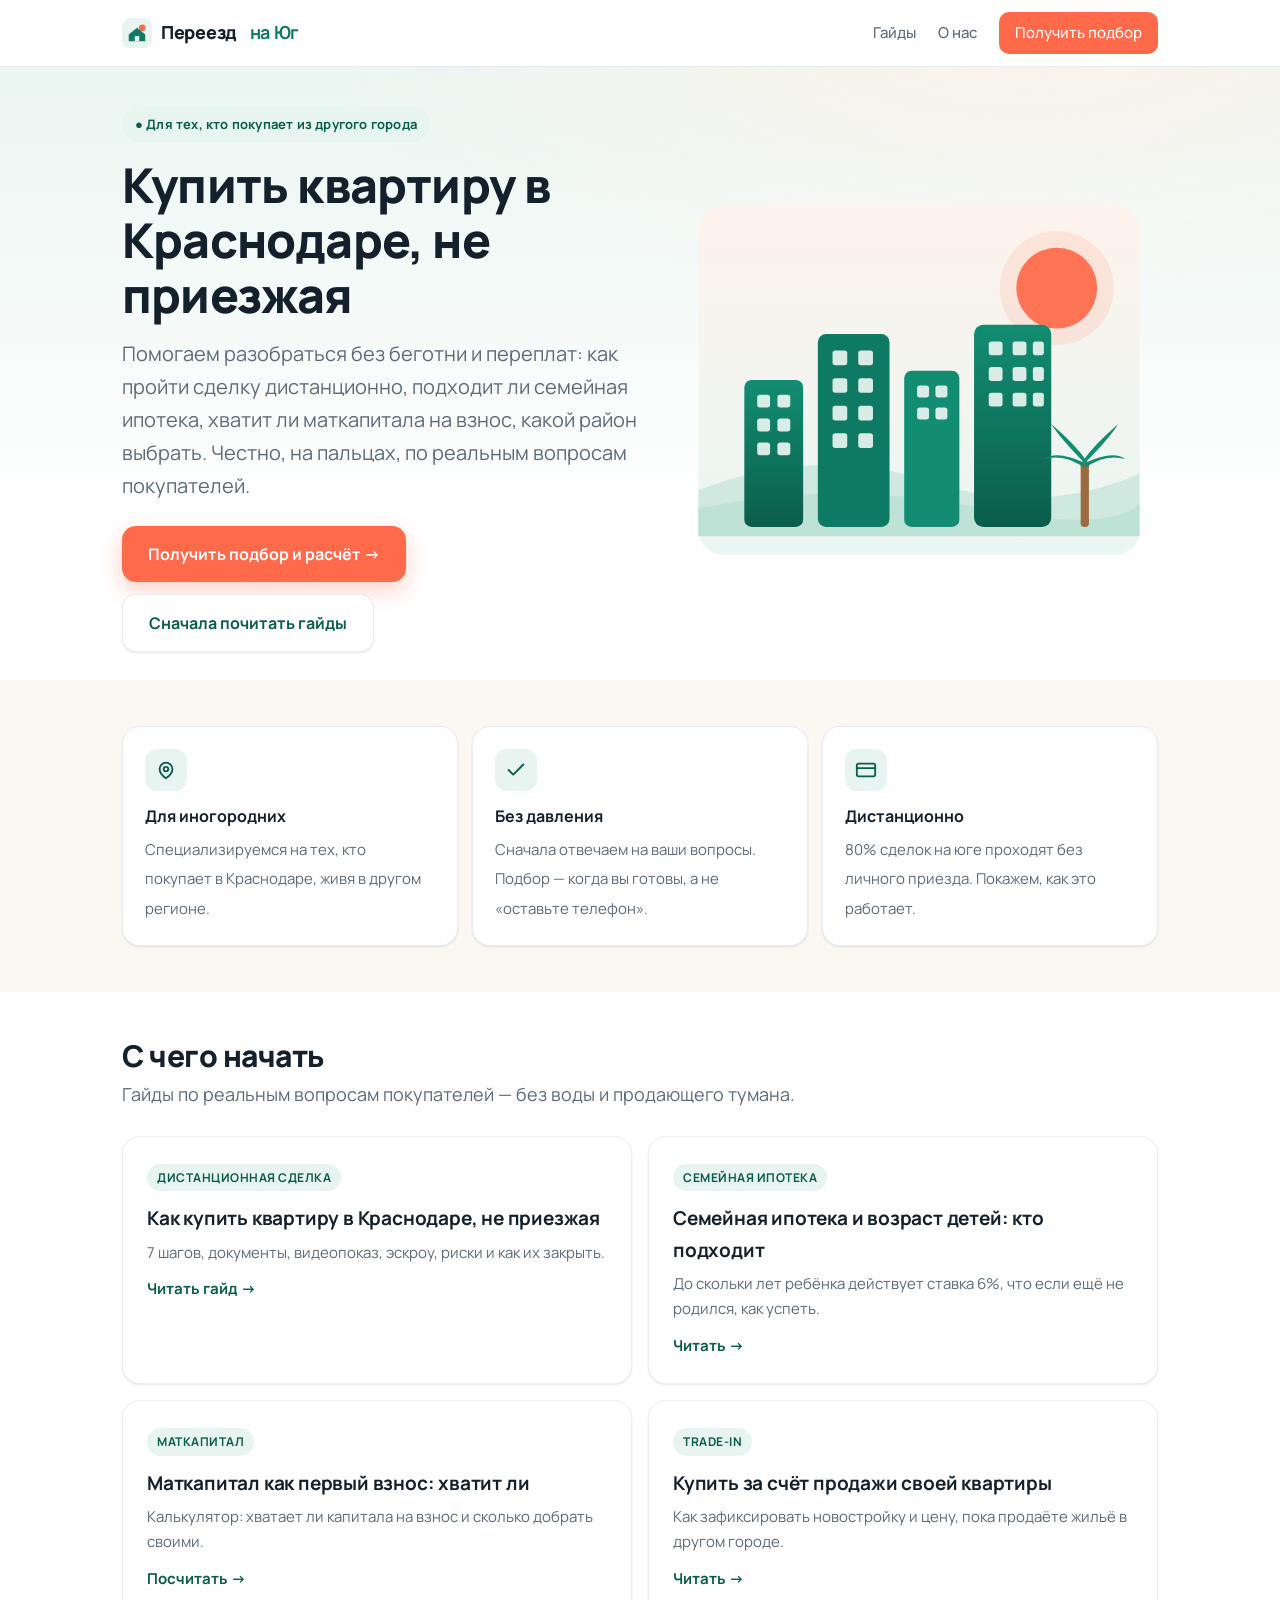
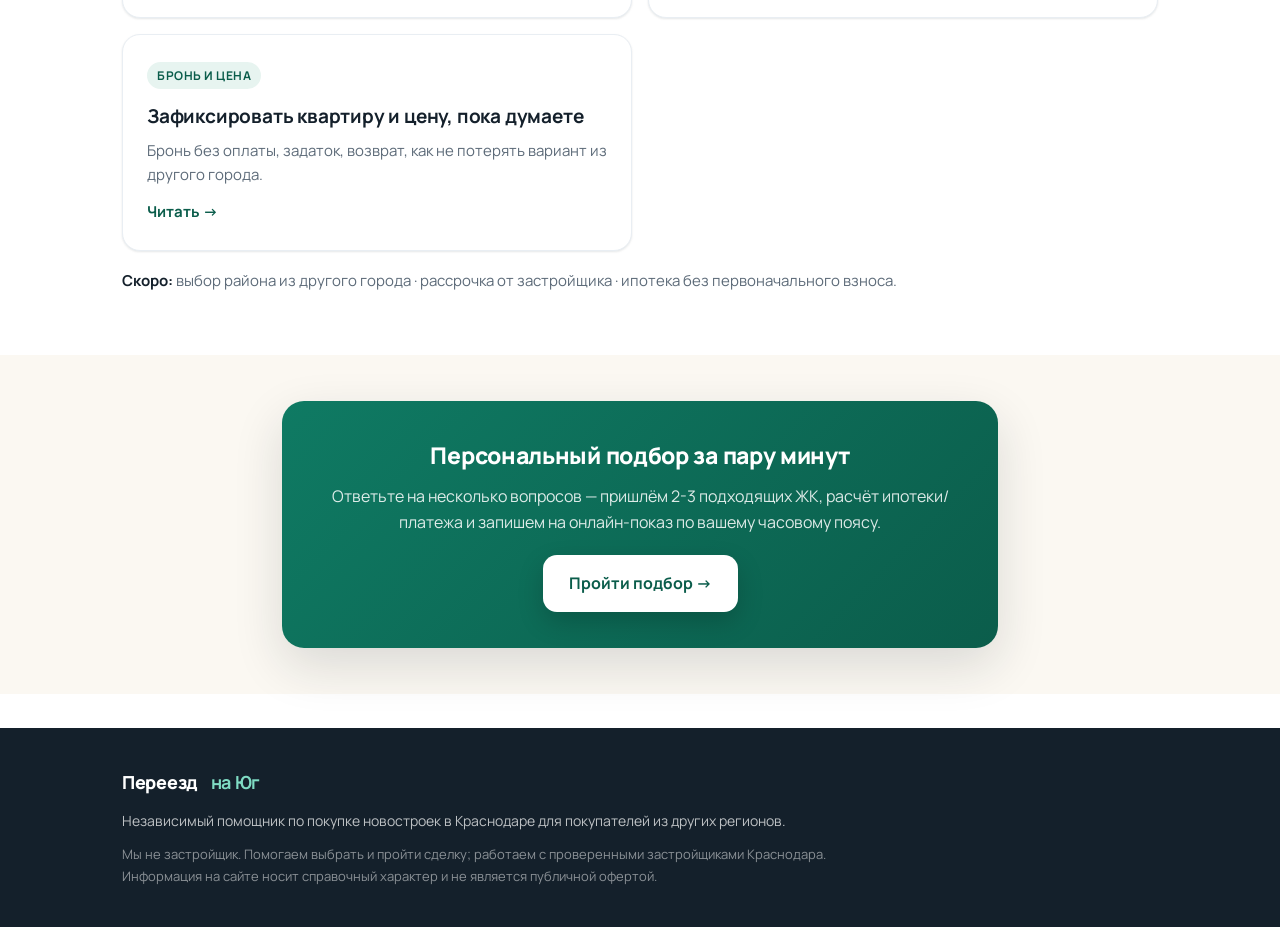
==== index.html @ 81c11294 "Add 4 guides (trade-in, family mortgage FAQ-hub, matkapital+calculator, бронь) + home/sitemap/llms C" ====
<!doctype html>
<html lang="ru">
<head>
<meta charset="utf-8">
<meta name="viewport" content="width=device-width, initial-scale=1">
<title>Переезд на Юг — как купить квартиру в Краснодаре из другого города</title>
<meta name="description" content="Честный разбор покупки новостройки в Краснодаре дистанционно: семейная ипотека, маткапитал, дистанционная сделка, выбор района. Для тех, кто переезжает из другого региона.">
<link rel="canonical" href="https://ivanintouch-labs.github.io/">
<link rel="stylesheet" href="/assets/style.css">
<meta property="og:title" content="Переезд на Юг — покупка квартиры в Краснодаре из другого города">
<meta property="og:description" content="Честные гайды для иногородних: дистанционная сделка, семейная ипотека, маткапитал, выбор района.">
<meta property="og:type" content="website">
<meta property="og:locale" content="ru_RU">
<script type="application/ld+json">
{
  "@context": "https://schema.org","@type": "Organization","name": "Переезд на Юг",
  "description": "Независимый помощник по покупке новостройки в Краснодаре для покупателей из других регионов.",
  "areaServed": "Краснодар",
  "knowsAbout": ["покупка квартиры в Краснодаре","дистанционная сделка","семейная ипотека","переезд в Краснодар"]
}
</script>
</head>
<body>
<header class="site">
  <div class="wrap">
    <a class="brand" href="/">
      <svg class="logo" viewBox="0 0 40 40" fill="none" xmlns="http://www.w3.org/2000/svg" aria-hidden="true">
        <rect width="40" height="40" rx="11" fill="#e7f4f0"/>
        <circle cx="27" cy="13" r="4.5" fill="#ff6b4a"/>
        <path d="M9 22 L20 13 L31 22 V31 H9 Z" fill="#0f7a63"/>
        <rect x="17" y="24" width="6" height="7" rx="1" fill="#e7f4f0"/>
      </svg>
      Переезд&nbsp;<b>на&nbsp;Юг</b>
    </a>
    <nav class="top">
      <a class="menu-only" href="#guides">Гайды</a>
      <a class="menu-only" href="#about">О нас</a>
      <a class="cta" href="#quiz">Получить подбор</a>
    </nav>
  </div>
</header>

<main>
  <section class="hero">
    <div class="wrap">
      <div>
        <span class="eyebrow">● Для тех, кто покупает из другого города</span>
        <h1>Купить квартиру в Краснодаре, не приезжая</h1>
        <p class="lead">Помогаем разобраться без беготни и переплат: как пройти сделку дистанционно, подходит ли семейная ипотека, хватит ли маткапитала на взнос, какой район выбрать. Честно, на пальцах, по реальным вопросам покупателей.</p>
        <div class="btn-row">
          <a class="btn" href="#quiz">Получить подбор и расчёт →</a>
          <a class="btn ghost" href="#guides">Сначала почитать гайды</a>
        </div>
      </div>
      <div>
        <svg class="hero-art" viewBox="0 0 520 420" xmlns="http://www.w3.org/2000/svg" role="img" aria-label="Иллюстрация: южный город и новостройки">
          <defs>
            <linearGradient id="sky" x1="0" y1="0" x2="0" y2="1">
              <stop offset="0" stop-color="#fdf3ec"/><stop offset="1" stop-color="#eaf6f2"/>
            </linearGradient>
            <linearGradient id="bld" x1="0" y1="0" x2="0" y2="1">
              <stop offset="0" stop-color="#138d72"/><stop offset="1" stop-color="#0b5d4b"/>
            </linearGradient>
          </defs>
          <rect x="20" y="20" width="480" height="380" rx="26" fill="url(#sky)"/>
          <circle cx="410" cy="110" r="44" fill="#ff6b4a" opacity="0.92"/>
          <circle cx="410" cy="110" r="62" fill="#ff6b4a" opacity="0.12"/>
          <!-- hills -->
          <path d="M20 330 Q150 280 270 320 T500 312 V380 H20 Z" fill="#cfe9e0"/>
          <path d="M20 350 Q170 318 320 348 T500 344 V380 H20 Z" fill="#bfe2d6"/>
          <!-- buildings -->
          <rect x="70" y="210" width="64" height="160" rx="8" fill="url(#bld)"/>
          <rect x="150" y="160" width="78" height="210" rx="9" fill="#0f7a63"/>
          <rect x="244" y="200" width="60" height="170" rx="8" fill="#138d72"/>
          <rect x="320" y="150" width="84" height="220" rx="10" fill="url(#bld)"/>
          <!-- windows -->
          <g fill="#eaf6f2" opacity="0.92">
            <rect x="84" y="226" width="14" height="14" rx="3"/><rect x="106" y="226" width="14" height="14" rx="3"/>
            <rect x="84" y="252" width="14" height="14" rx="3"/><rect x="106" y="252" width="14" height="14" rx="3"/>
            <rect x="84" y="278" width="14" height="14" rx="3"/><rect x="106" y="278" width="14" height="14" rx="3"/>
            <rect x="166" y="178" width="16" height="16" rx="3"/><rect x="194" y="178" width="16" height="16" rx="3"/>
            <rect x="166" y="208" width="16" height="16" rx="3"/><rect x="194" y="208" width="16" height="16" rx="3"/>
            <rect x="166" y="238" width="16" height="16" rx="3"/><rect x="194" y="238" width="16" height="16" rx="3"/>
            <rect x="166" y="268" width="16" height="16" rx="3"/><rect x="194" y="268" width="16" height="16" rx="3"/>
            <rect x="258" y="216" width="13" height="13" rx="3"/><rect x="278" y="216" width="13" height="13" rx="3"/>
            <rect x="258" y="240" width="13" height="13" rx="3"/><rect x="278" y="240" width="13" height="13" rx="3"/>
            <rect x="336" y="168" width="15" height="15" rx="3"/><rect x="362" y="168" width="15" height="15" rx="3"/><rect x="384" y="168" width="12" height="15" rx="3"/>
            <rect x="336" y="196" width="15" height="15" rx="3"/><rect x="362" y="196" width="15" height="15" rx="3"/><rect x="384" y="196" width="12" height="15" rx="3"/>
            <rect x="336" y="224" width="15" height="15" rx="3"/><rect x="362" y="224" width="15" height="15" rx="3"/><rect x="384" y="224" width="12" height="15" rx="3"/>
          </g>
          <!-- palm -->
          <rect x="436" y="300" width="9" height="70" rx="4" fill="#9c6b3f"/>
          <g fill="#138d72">
            <path d="M440 300 Q410 286 396 296 Q420 290 440 306 Z"/>
            <path d="M441 300 Q471 286 485 296 Q461 290 441 306 Z"/>
            <path d="M440 300 Q414 274 404 258 Q430 280 444 300 Z"/>
            <path d="M441 300 Q467 274 477 258 Q451 280 437 300 Z"/>
          </g>
        </svg>
      </div>
    </div>
  </section>

  <section class="section alt" id="about">
    <div class="wrap">
      <div class="trust">
        <div class="item">
          <div class="ic"><svg viewBox="0 0 24 24" fill="none" stroke-width="2" stroke-linecap="round" stroke-linejoin="round"><path d="M12 21s-7-4.35-7-10a7 7 0 0 1 14 0c0 5.65-7 10-7 10z"/><circle cx="12" cy="11" r="2.5"/></svg></div>
          <b>Для иногородних</b>
          <span>Специализируемся на тех, кто покупает в Краснодаре, живя в другом регионе.</span>
        </div>
        <div class="item">
          <div class="ic"><svg viewBox="0 0 24 24" fill="none" stroke-width="2" stroke-linecap="round" stroke-linejoin="round"><path d="M20 6 9 17l-5-5"/></svg></div>
          <b>Без давления</b>
          <span>Сначала отвечаем на ваши вопросы. Подбор — когда вы готовы, а не «оставьте телефон».</span>
        </div>
        <div class="item">
          <div class="ic"><svg viewBox="0 0 24 24" fill="none" stroke-width="2" stroke-linecap="round" stroke-linejoin="round"><rect x="2" y="5" width="20" height="14" rx="2"/><path d="M2 10h20"/></svg></div>
          <b>Дистанционно</b>
          <span>80% сделок на юге проходят без личного приезда. Покажем, как это работает.</span>
        </div>
      </div>
    </div>
  </section>

  <section class="section" id="guides">
    <div class="wrap">
      <h2>С чего начать</h2>
      <p class="sub">Гайды по реальным вопросам покупателей — без воды и продающего тумана.</p>
      <div class="cards">
        <a class="card" href="/guides/distancionnaya-pokupka-kvartiry-v-krasnodare.html">
          <span class="k">Дистанционная сделка</span>
          <h3>Как купить квартиру в Краснодаре, не приезжая</h3>
          <p>7 шагов, документы, видеопоказ, эскроу, риски и как их закрыть.</p>
          <span class="more">Читать гайд →</span>
        </a>
        <a class="card" href="/guides/semeynaya-ipoteka-vozrast-detey-krasnodare.html">
          <span class="k">Семейная ипотека</span>
          <h3>Семейная ипотека и возраст детей: кто подходит</h3>
          <p>До скольки лет ребёнка действует ставка 6%, что если ещё не родился, как успеть.</p>
          <span class="more">Читать →</span>
        </a>
        <a class="card" href="/guides/materinskiy-kapital-pervonachalnyy-vznos-krasnodare.html">
          <span class="k">Маткапитал</span>
          <h3>Маткапитал как первый взнос: хватит ли</h3>
          <p>Калькулятор: хватает ли капитала на взнос и сколько добрать своими.</p>
          <span class="more">Посчитать →</span>
        </a>
        <a class="card" href="/guides/kupit-kvartiru-za-schet-prodazhi-svoey.html">
          <span class="k">Trade-in</span>
          <h3>Купить за счёт продажи своей квартиры</h3>
          <p>Как зафиксировать новостройку и цену, пока продаёте жильё в другом городе.</p>
          <span class="more">Читать →</span>
        </a>
        <a class="card" href="/guides/bron-kvartiry-v-novostroyke-krasnodare.html">
          <span class="k">Бронь и цена</span>
          <h3>Зафиксировать квартиру и цену, пока думаете</h3>
          <p>Бронь без оплаты, задаток, возврат, как не потерять вариант из другого города.</p>
          <span class="more">Читать →</span>
        </a>
      </div>
      <p class="soon"><b>Скоро:</b> выбор района из другого города · рассрочка от застройщика · ипотека без первоначального взноса.</p>
    </div>
  </section>

  <section class="section alt" id="quiz">
    <div class="wrap read">
      <div class="cta-block">
        <h3>Персональный подбор за пару минут</h3>
        <p>Ответьте на несколько вопросов — пришлём 2-3 подходящих ЖК, расчёт ипотеки/платежа и запишем на онлайн-показ по вашему часовому поясу.</p>
        <!-- MARQUIZ EMBED: код квиза A («Переезд») -->
        <div class="quiz-embed" data-marquiz="A-pereezd">
          <a class="btn" href="https://t.me/" rel="nofollow">Пройти подбор →</a>
        </div>
      </div>
    </div>
  </section>
</main>

<footer class="site">
  <div class="wrap">
    <div class="brand" style="color:#fff">Переезд&nbsp;<b>на&nbsp;Юг</b></div>
    Независимый помощник по покупке новостроек в Краснодаре для покупателей из других регионов.
    <div class="disc">Мы не застройщик. Помогаем выбрать и пройти сделку; работаем с проверенными застройщиками Краснодара. Информация на сайте носит справочный характер и не является публичной офертой.</div>
  </div>
</footer>
</body>
</html>
---- assets/style.css ----
/* Переезд на Юг — современный, тёплый, доверительный. Mobile-first. */
@import url('https://fonts.googleapis.com/css2?family=Manrope:wght@400;500;600;700;800&display=swap');

:root {
  --ink: #14202b;
  --muted: #5d6b79;
  --line: #e9eef3;
  --bg: #ffffff;
  --sand: #fbf8f2;
  --green: #0f7a63;
  --green-d: #0b5d4b;
  --green-l: #e7f4f0;
  --coral: #ff6b4a;
  --coral-d: #e8512f;
  --sky1: #eaf6f2;
  --sky2: #fdf3ec;
  --radius: 18px;
  --radius-sm: 12px;
  --sh-sm: 0 1px 2px rgba(20,32,43,.06), 0 1px 3px rgba(20,32,43,.05);
  --sh: 0 6px 20px rgba(20,32,43,.08);
  --sh-lg: 0 18px 50px rgba(20,32,43,.14);
  --maxw: 1080px;
  --readw: 760px;
}
* { box-sizing: border-box; }
html { -webkit-text-size-adjust: 100%; scroll-behavior: smooth; }
body {
  margin: 0; color: var(--ink); background: var(--bg);
  font-family: 'Manrope', -apple-system, BlinkMacSystemFont, 'Segoe UI', Roboto, sans-serif;
  font-size: 17px; line-height: 1.65; -webkit-font-smoothing: antialiased;
}
.wrap { max-width: var(--maxw); margin: 0 auto; padding: 0 22px; }
.read { max-width: var(--readw); margin: 0 auto; }
img { max-width: 100%; }

/* Header */
header.site { position: sticky; top: 0; z-index: 20; background: rgba(255,255,255,.82); backdrop-filter: saturate(180%) blur(10px); border-bottom: 1px solid var(--line); }
header.site .wrap { display: flex; align-items: center; justify-content: space-between; height: 66px; }
.brand { display: flex; align-items: center; gap: 9px; font-weight: 800; font-size: 18px; color: var(--ink); text-decoration: none; letter-spacing: -.3px; }
.brand .logo { width: 30px; height: 30px; flex: 0 0 30px; }
.brand b { color: var(--green); }
nav.top { display: flex; align-items: center; gap: 22px; }
nav.top a { color: var(--muted); text-decoration: none; font-size: 15px; font-weight: 500; }
nav.top a:hover { color: var(--ink); }
nav.top a.cta { color: #fff; background: var(--coral); padding: 9px 16px; border-radius: 10px; }
nav.top a.cta:hover { background: var(--coral-d); }
nav.top a.menu-only { display: none; }

/* Buttons */
.btn { display: inline-flex; align-items: center; gap: 8px; background: var(--coral); color: #fff; text-decoration: none;
  padding: 15px 26px; border-radius: 14px; font-weight: 700; font-size: 16px; border: 0; cursor: pointer;
  box-shadow: 0 8px 22px rgba(255,107,74,.32); transition: transform .12s ease, box-shadow .12s ease, background .12s ease; }
.btn:hover { background: var(--coral-d); transform: translateY(-1px); box-shadow: 0 12px 28px rgba(255,107,74,.4); }
.btn.green { background: var(--green); box-shadow: 0 8px 22px rgba(15,122,99,.28); }
.btn.green:hover { background: var(--green-d); box-shadow: 0 12px 28px rgba(15,122,99,.36); }
.btn.ghost { background: #fff; color: var(--green-d); box-shadow: var(--sh-sm); border: 1px solid var(--line); }
.btn.ghost:hover { background: var(--sand); transform: translateY(-1px); }
.btn-row { display: flex; flex-wrap: wrap; gap: 12px; }

/* Hero (home) */
.hero { background: radial-gradient(1200px 500px at 80% -10%, var(--sky2), transparent 60%), linear-gradient(180deg, var(--sky1), #fff 75%); padding: 18px 0 12px; overflow: hidden; }
.hero .wrap { display: grid; grid-template-columns: 1fr; gap: 14px; align-items: center; }
.eyebrow { display: inline-flex; align-items: center; gap: 7px; background: var(--green-l); color: var(--green-d); font-weight: 700; font-size: 13px; padding: 7px 13px; border-radius: 999px; letter-spacing: .2px; }
.hero h1 { font-size: 33px; line-height: 1.14; margin: 16px 0 14px; letter-spacing: -.8px; font-weight: 800; }
.hero p.lead { font-size: 18px; color: var(--muted); margin: 0 0 24px; max-width: 540px; }
.hero-art { width: 100%; height: auto; display: block; }

/* Sections */
main { padding: 0 0 10px; }
.section { padding: 46px 0; }
.section.alt { background: var(--sand); }
.section h2.center { text-align: center; }
h2 { font-size: 26px; line-height: 1.2; letter-spacing: -.5px; font-weight: 800; margin: 0 0 6px; }
.sub { color: var(--muted); margin: 0 0 26px; }
.section.center-head { text-align: center; }

/* Trust row */
.trust { display: grid; grid-template-columns: 1fr; gap: 14px; }
.trust .item { background: #fff; border: 1px solid var(--line); border-radius: var(--radius); padding: 22px; box-shadow: var(--sh-sm); }
.trust .ic { width: 42px; height: 42px; border-radius: 12px; background: var(--green-l); display: flex; align-items: center; justify-content: center; margin-bottom: 12px; }
.trust .ic svg { width: 22px; height: 22px; stroke: var(--green-d); }
.trust b { display: block; font-size: 16px; margin-bottom: 4px; }
.trust span { color: var(--muted); font-size: 15px; }

/* Cards */
.cards { display: grid; grid-template-columns: 1fr; gap: 16px; }
.card { background: #fff; border: 1px solid var(--line); border-radius: var(--radius); padding: 24px; text-decoration: none; color: var(--ink);
  box-shadow: var(--sh-sm); transition: transform .14s ease, box-shadow .14s ease, border-color .14s ease; display: block; }
.card:hover { transform: translateY(-3px); box-shadow: var(--sh-lg); border-color: transparent; }
.card .k { display: inline-block; font-size: 12px; color: var(--green-d); background: var(--green-l); padding: 4px 10px; border-radius: 999px; text-transform: uppercase; letter-spacing: .5px; font-weight: 700; }
.card h3 { margin: 12px 0 6px; font-size: 19px; font-weight: 700; letter-spacing: -.2px; }
.card p { margin: 0; color: var(--muted); font-size: 15px; }
.card .more { color: var(--green-d); font-weight: 700; font-size: 15px; margin-top: 12px; display: inline-block; }

.soon { color: var(--muted); font-size: 15px; margin-top: 18px; }
.soon b { color: var(--ink); }

/* CTA block */
.cta-block { background: linear-gradient(135deg, var(--green), var(--green-d)); color: #fff; border-radius: 22px; padding: 36px 28px; text-align: center; box-shadow: var(--sh-lg); }
.cta-block h3 { margin: 0 0 8px; font-size: 23px; font-weight: 800; letter-spacing: -.3px; }
.cta-block p { color: rgba(255,255,255,.86); margin: 0 0 20px; font-size: 16px; }
.cta-block .btn { background: #fff; color: var(--green-d); box-shadow: 0 10px 26px rgba(0,0,0,.18); }
.cta-block .btn:hover { background: #f3fbf8; }
.quiz-embed { min-height: 40px; }

/* Article */
.crumbs { font-size: 14px; color: var(--muted); padding: 20px 0 0; }
.crumbs a { color: var(--muted); text-decoration: none; }
.crumbs a:hover { color: var(--ink); }
.article-hero { background: linear-gradient(180deg, var(--sky1), #fff 90%); padding: 8px 0 20px; }
article { padding: 12px 0 40px; }
article h1 { font-size: 30px; line-height: 1.16; letter-spacing: -.7px; font-weight: 800; margin: 14px 0 14px; }
article .lead { font-size: 19px; color: var(--muted); margin: 0 0 24px; }
article h2 { font-size: 25px; margin: 40px 0 12px; }
article h3 { font-size: 19px; margin: 26px 0 8px; font-weight: 700; }
article p { margin: 0 0 16px; }
article ul { margin: 0 0 18px; padding-left: 4px; list-style: none; }
article ul li { position: relative; padding-left: 28px; margin: 0 0 10px; }
article ul li::before { content: ""; position: absolute; left: 4px; top: 9px; width: 8px; height: 8px; border-radius: 50%; background: var(--green); }
a { color: var(--green-d); }

/* Numbered steps */
ol.steps { counter-reset: s; list-style: none; padding: 0; margin: 8px 0 24px; }
ol.steps li { counter-increment: s; position: relative; padding: 0 0 0 52px; margin: 0 0 18px; min-height: 36px; }
ol.steps li::before { content: counter(s); position: absolute; left: 0; top: -2px; width: 36px; height: 36px; border-radius: 11px;
  background: var(--green); color: #fff; font-weight: 800; display: flex; align-items: center; justify-content: center; box-shadow: var(--sh-sm); }

.tldr { background: var(--green-l); border: 1px solid #cfe9e0; border-radius: var(--radius); padding: 22px 24px; margin: 6px 0 30px; }
.tldr strong { display: block; margin-bottom: 10px; font-size: 16px; color: var(--green-d); }
.tldr ul { margin: 0; }
.tldr ul li::before { background: var(--green-d); }

.callout { background: var(--sky2); border: 1px solid #f3dcc7; border-left: 4px solid var(--coral); border-radius: var(--radius-sm); padding: 16px 20px; margin: 24px 0; font-size: 16px; }

table { width: 100%; border-collapse: separate; border-spacing: 0; margin: 20px 0; font-size: 15px; border: 1px solid var(--line); border-radius: var(--radius-sm); overflow: hidden; }
th, td { text-align: left; padding: 13px 16px; border-bottom: 1px solid var(--line); vertical-align: top; }
tr:last-child td { border-bottom: 0; }
th { background: var(--sand); font-weight: 700; }

.quote { border-left: 4px solid var(--green); background: var(--sand); padding: 12px 18px; color: var(--ink); font-style: italic; margin: 18px 0; border-radius: 0 var(--radius-sm) var(--radius-sm) 0; }

.faq dt { font-weight: 700; margin: 20px 0 6px; font-size: 17px; }
.faq dd { margin: 0; color: var(--muted); }

.cta-block.inline { margin: 34px 0; padding: 30px 26px; }

/* Footer */
footer.site { background: var(--ink); color: rgba(255,255,255,.72); font-size: 14px; padding: 40px 0; margin-top: 24px; }
footer.site .brand { color: #fff; margin-bottom: 12px; }
footer.site .brand b { color: #7fdcc4; }
footer.site a { color: rgba(255,255,255,.8); }
footer.site .disc { margin-top: 12px; font-size: 13px; color: rgba(255,255,255,.5); max-width: 720px; }

@media (min-width: 800px) {
  body { font-size: 18px; }
  .hero { padding: 40px 0 28px; }
  .hero .wrap { grid-template-columns: 1.05fr .95fr; gap: 30px; }
  .hero h1 { font-size: 48px; }
  .hero p.lead { font-size: 20px; }
  h2 { font-size: 30px; }
  article h1 { font-size: 40px; }
  .trust { grid-template-columns: repeat(3, 1fr); }
  .cards { grid-template-columns: 1fr 1fr; }
  nav.top a.menu-only { display: inline; }
}
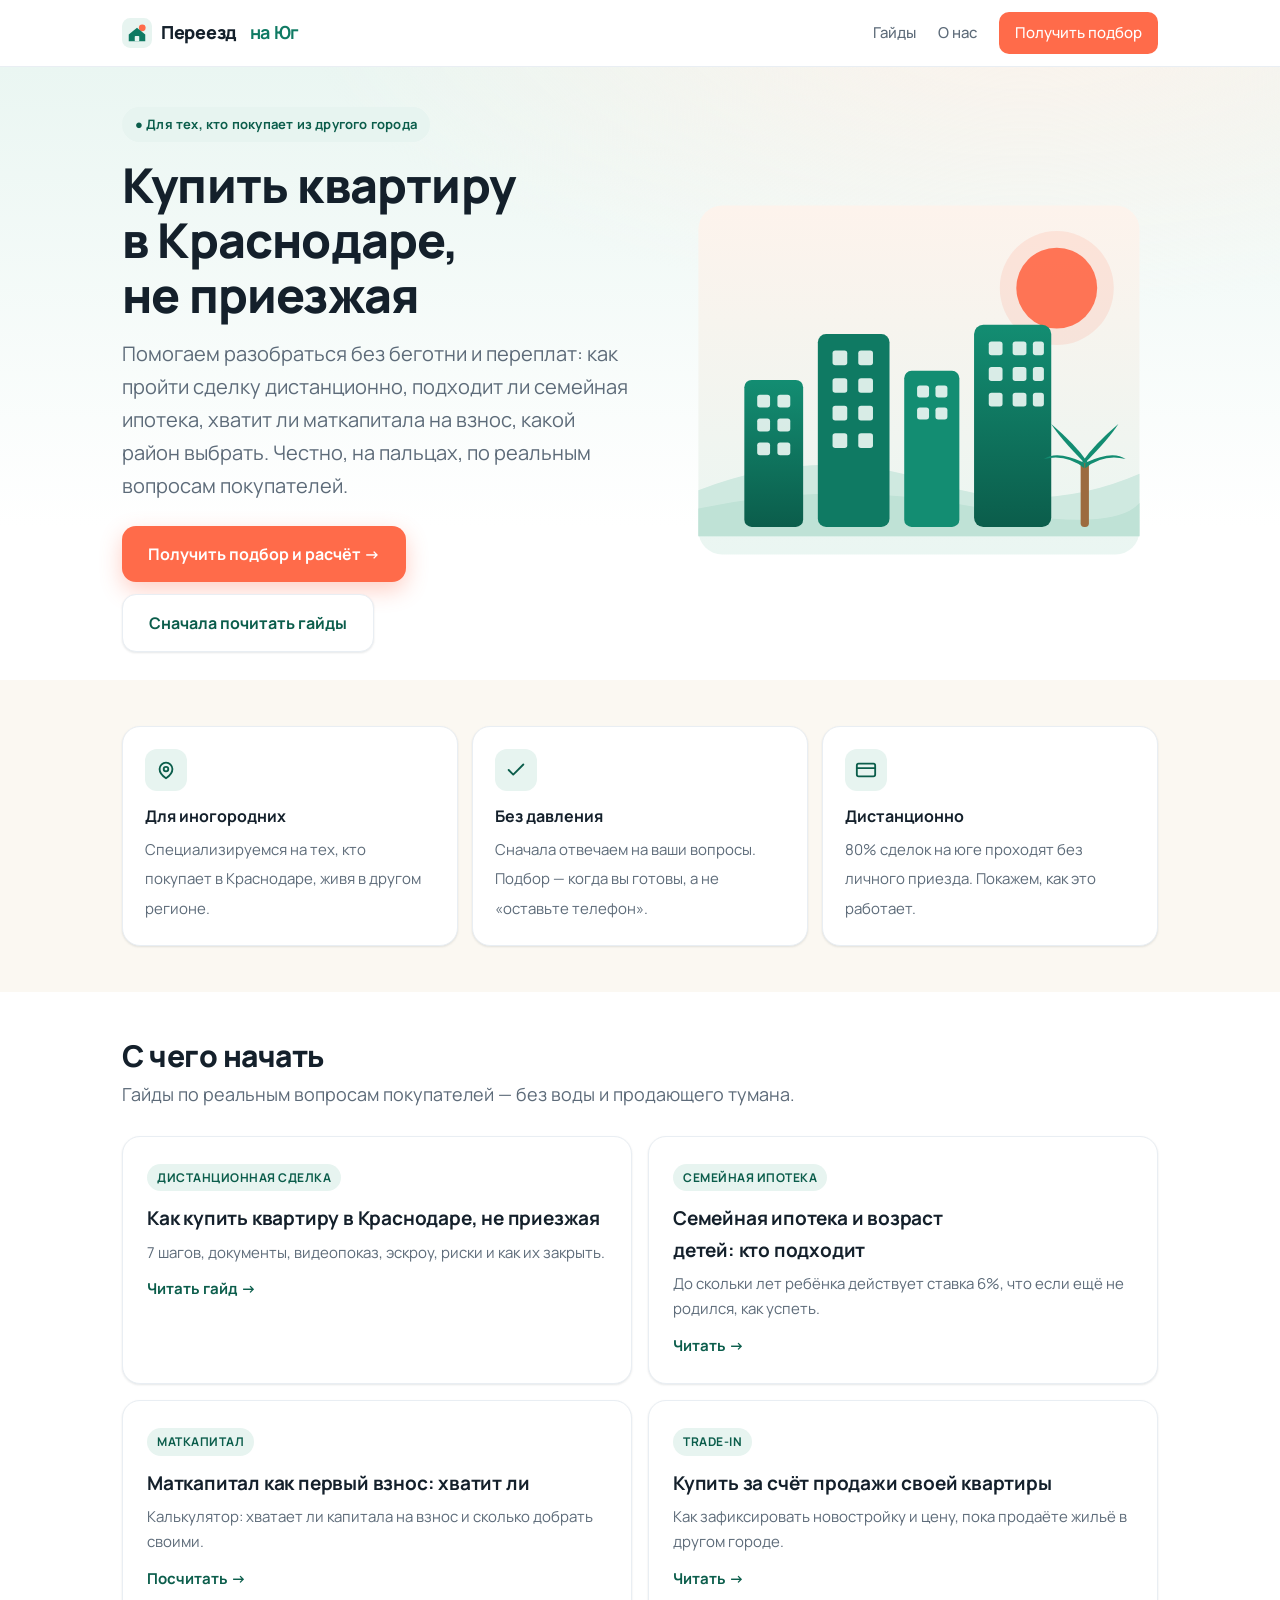
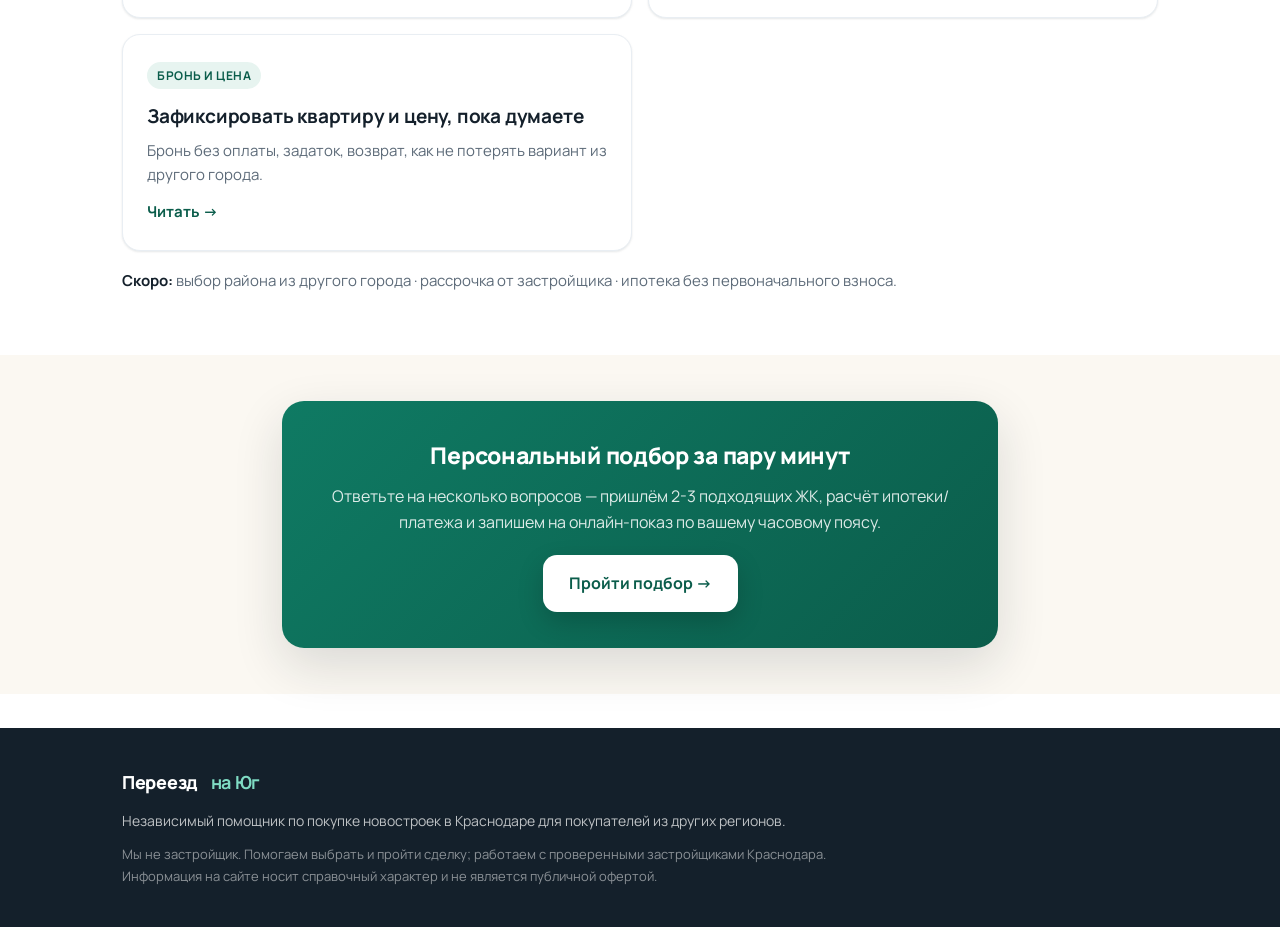
==== commit 7fb87315: "Analytics + IndexNow scaffolding + domain switch script - assets/metrika.js: single-point Yandex.Met" ====
--- a/index.html
+++ b/index.html
@@ -19,6 +19,8 @@
   "knowsAbout": ["покупка квартиры в Краснодаре","дистанционная сделка","семейная ипотека","переезд в Краснодар"]
 }
 </script>
+<!-- Яндекс.Вебмастер: подтверди права — раскомментируй строку и вставь свой код:
+<meta name="yandex-verification" content="ВАШ_КОД" /> -->
 </head>
 <body>
 <header class="site">
@@ -184,5 +186,6 @@
     <div class="disc">Мы не застройщик. Помогаем выбрать и пройти сделку; работаем с проверенными застройщиками Краснодара. Информация на сайте носит справочный характер и не является публичной офертой.</div>
   </div>
 </footer>
+  <script defer src="/assets/metrika.js"></script>
 </body>
 </html>
--- a/assets/style.css
+++ b/assets/style.css
@@ -163,3 +163,16 @@
   .cards { grid-template-columns: 1fr 1fr; }
   nav.top a.menu-only { display: inline; }
 }
+
+/* --- Polish pass --- */
+:target { scroll-margin-top: 84px; }
+h1, h2, h3 { text-wrap: balance; }
+p.lead, .sub, article p { text-wrap: pretty; }
+::selection { background: var(--green-l); color: var(--green-d); }
+:focus-visible { outline: 2px solid var(--green); outline-offset: 2px; border-radius: 6px; }
+.card .more { transition: transform .14s ease; }
+.card:hover .more { transform: translateX(4px); }
+table { font-variant-numeric: tabular-nums; }
+input[type=number] { -moz-appearance: textfield; }
+input[type=number]::-webkit-outer-spin-button,
+input[type=number]::-webkit-inner-spin-button { -webkit-appearance: none; margin: 0; }
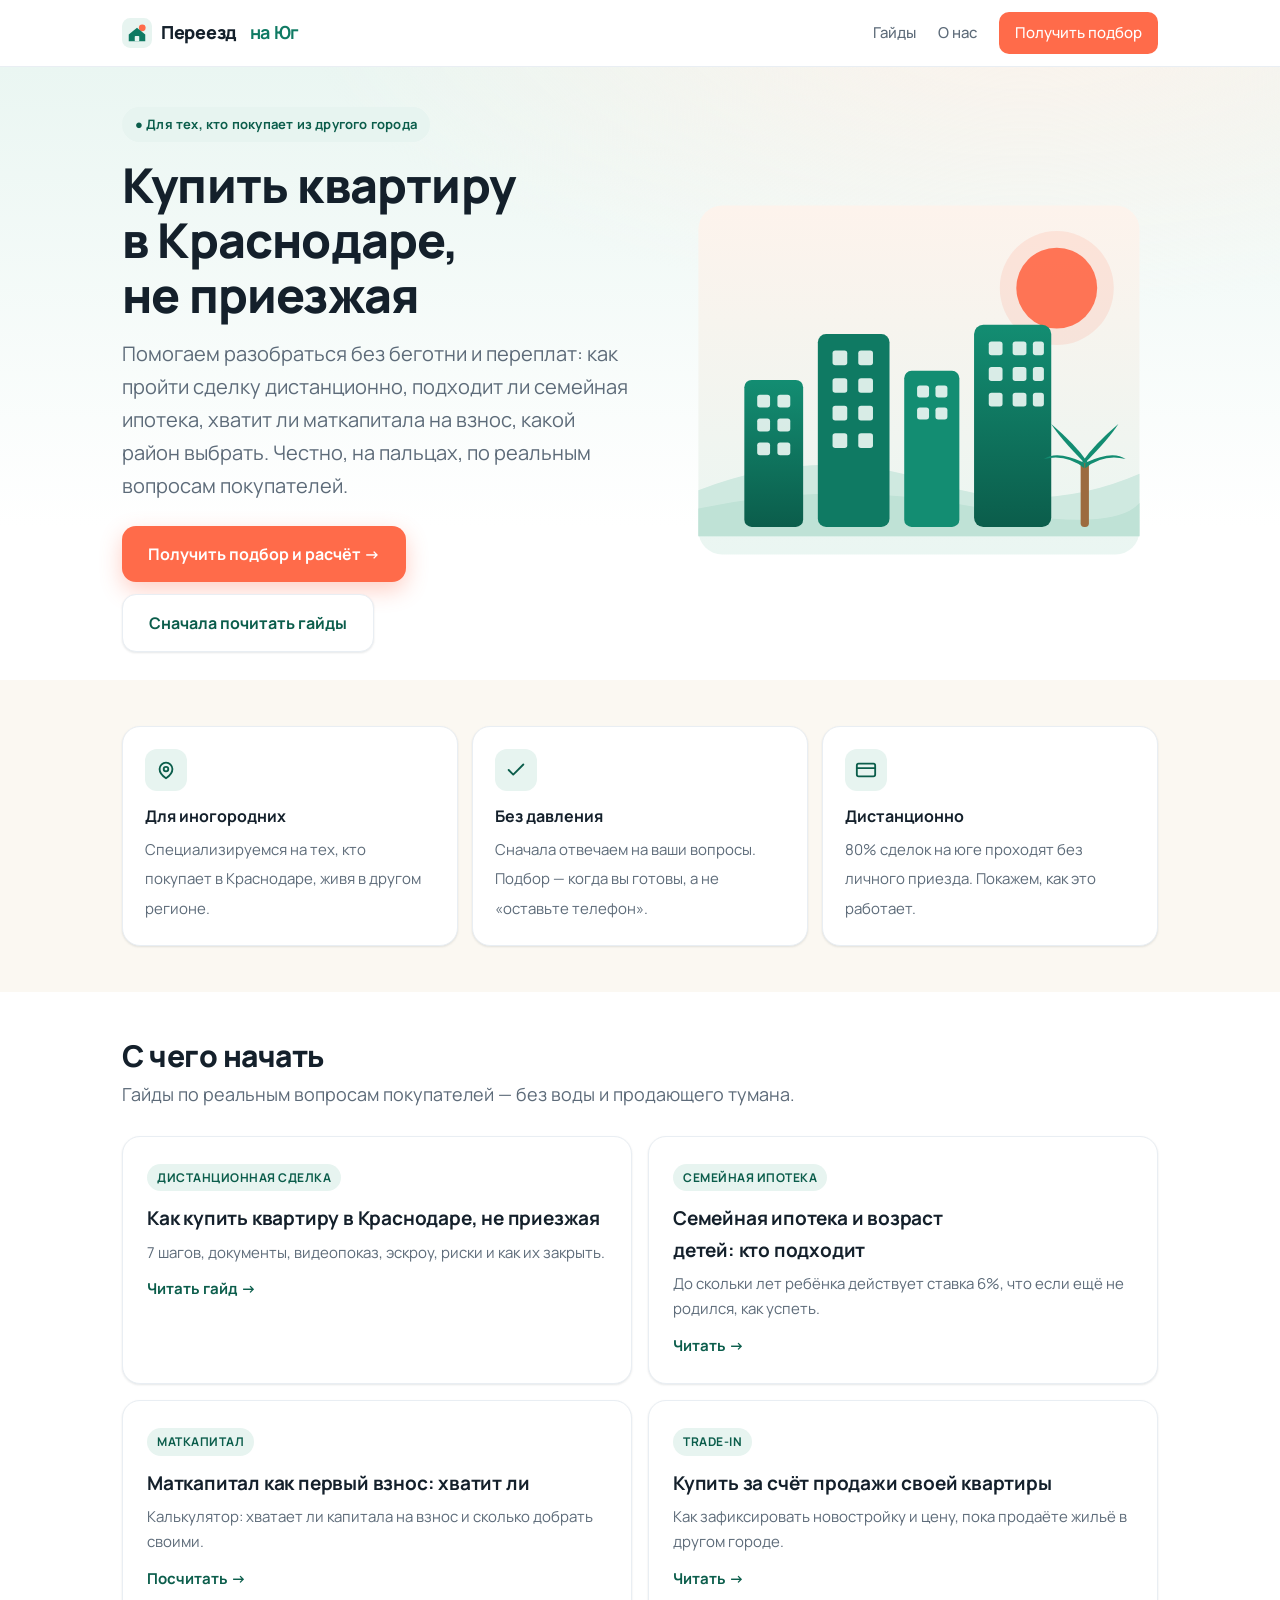
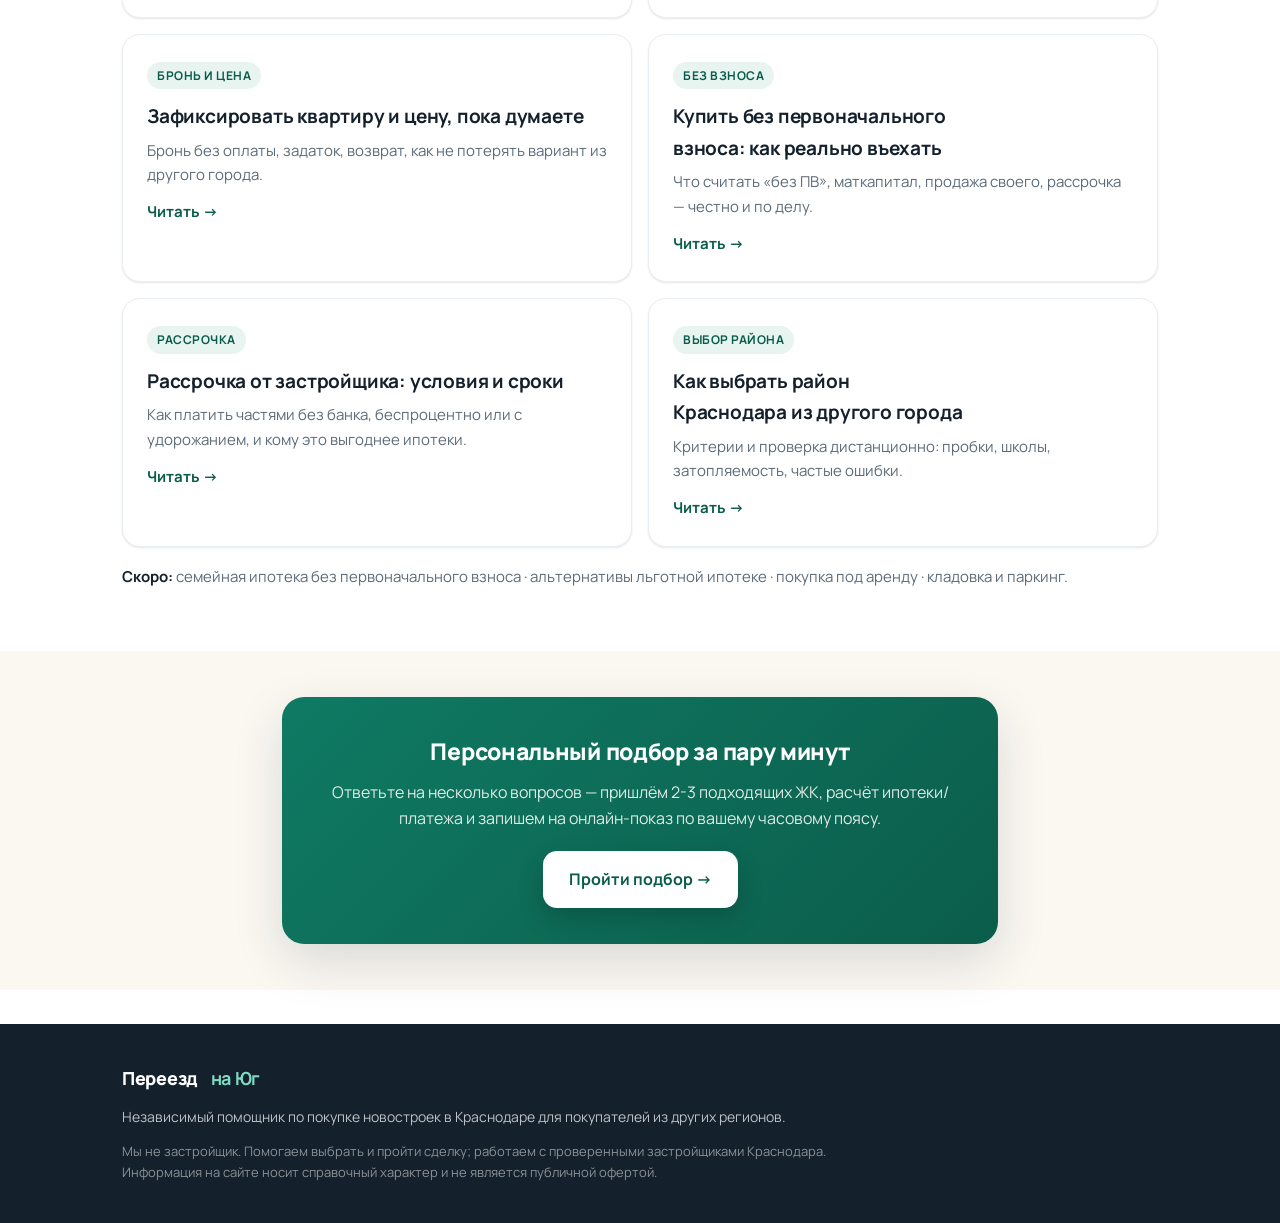
==== commit 1b658c65: "Add 3 Tier-1 guides (без ПВ 71, рассрочка 43, выбор района 17) + home/sitemap/llms Generated via geo" ====
--- a/index.html
+++ b/index.html
@@ -160,8 +160,26 @@
           <p>Бронь без оплаты, задаток, возврат, как не потерять вариант из другого города.</p>
           <span class="more">Читать →</span>
         </a>
-      </div>
-      <p class="soon"><b>Скоро:</b> выбор района из другого города · рассрочка от застройщика · ипотека без первоначального взноса.</p>
+        <a class="card" href="/guides/ipoteka-bez-pervonachalnogo-vznosa-krasnodare.html">
+          <span class="k">Без взноса</span>
+          <h3>Купить без первоначального взноса: как реально въехать</h3>
+          <p>Что считать «без ПВ», маткапитал, продажа своего, рассрочка — честно и по делу.</p>
+          <span class="more">Читать →</span>
+        </a>
+        <a class="card" href="/guides/rassrochka-ot-zastroyshchika-krasnodare.html">
+          <span class="k">Рассрочка</span>
+          <h3>Рассрочка от застройщика: условия и сроки</h3>
+          <p>Как платить частями без банка, беспроцентно или с удорожанием, и кому это выгоднее ипотеки.</p>
+          <span class="more">Читать →</span>
+        </a>
+        <a class="card" href="/guides/kak-vybrat-rayon-krasnodara-distancionno.html">
+          <span class="k">Выбор района</span>
+          <h3>Как выбрать район Краснодара из другого города</h3>
+          <p>Критерии и проверка дистанционно: пробки, школы, затопляемость, частые ошибки.</p>
+          <span class="more">Читать →</span>
+        </a>
+      </div>
+      <p class="soon"><b>Скоро:</b> семейная ипотека без первоначального взноса · альтернативы льготной ипотеке · покупка под аренду · кладовка и паркинг.</p>
     </div>
   </section>
 
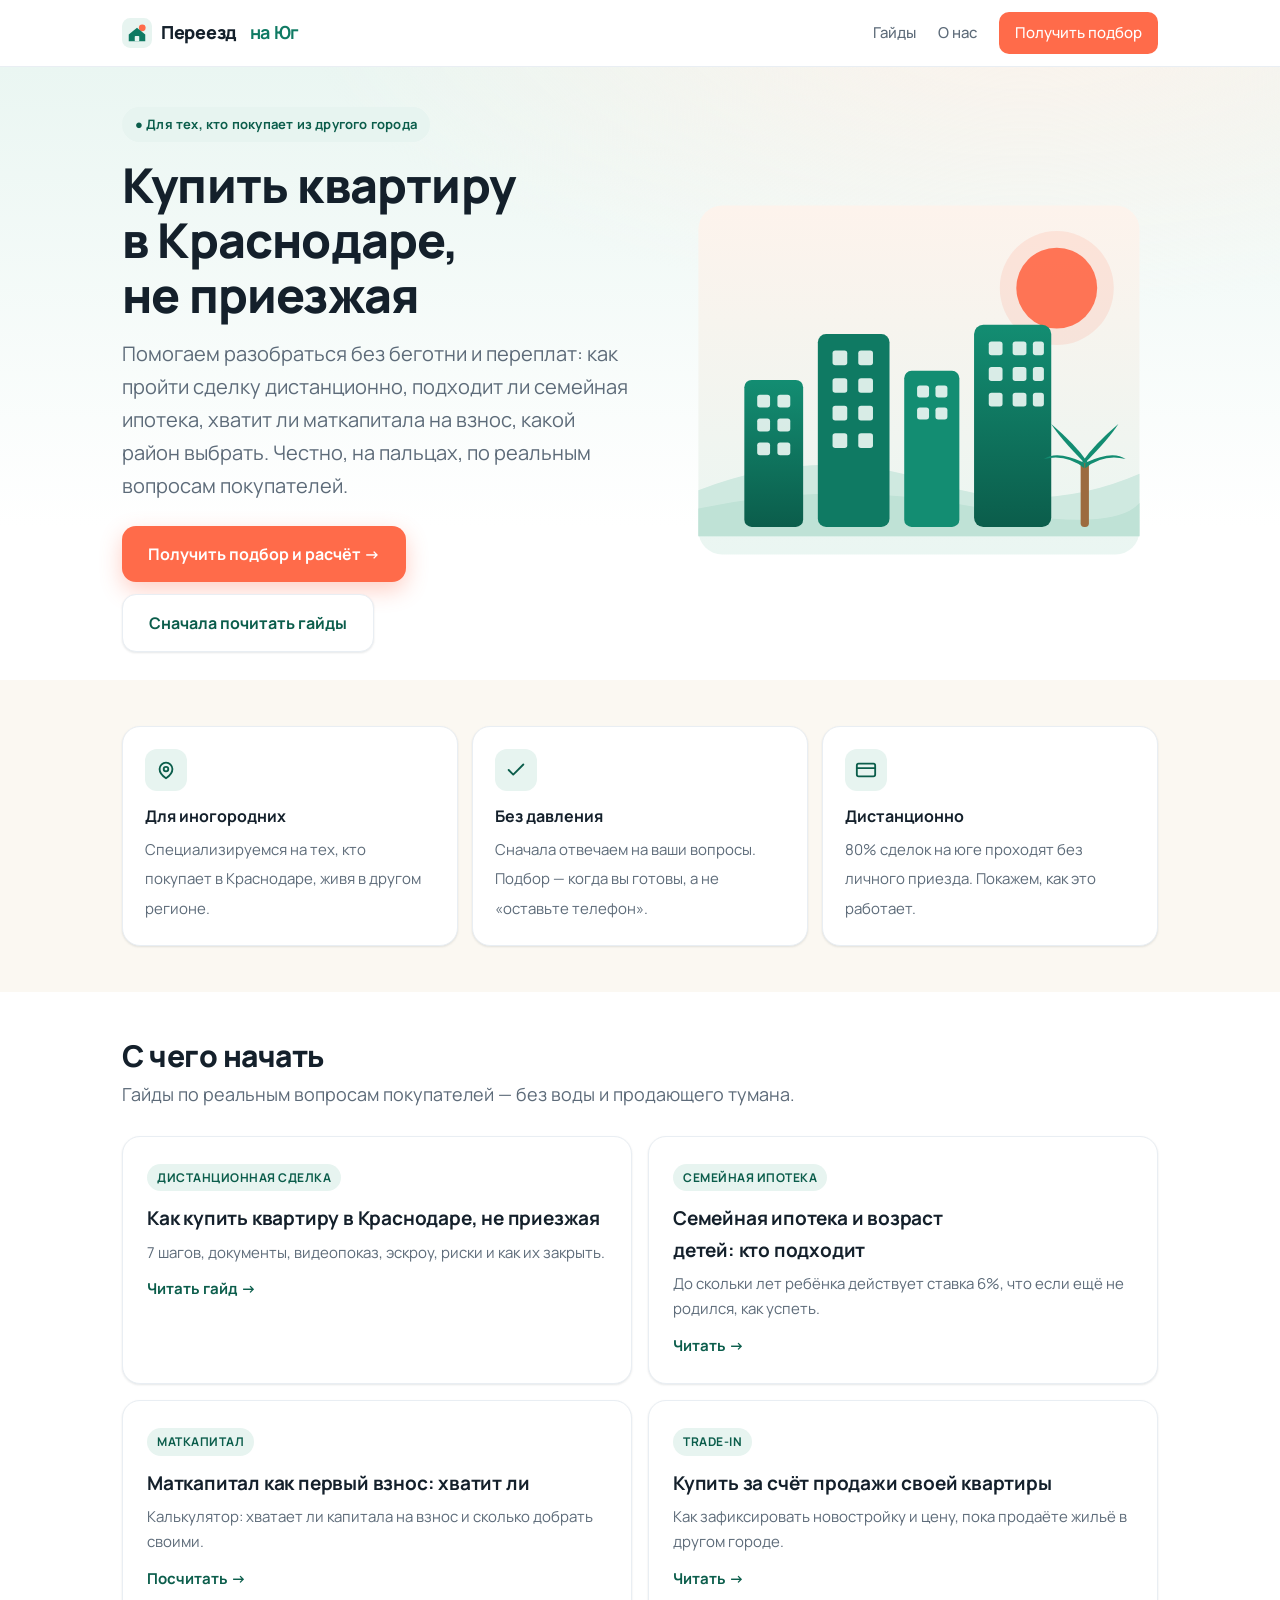
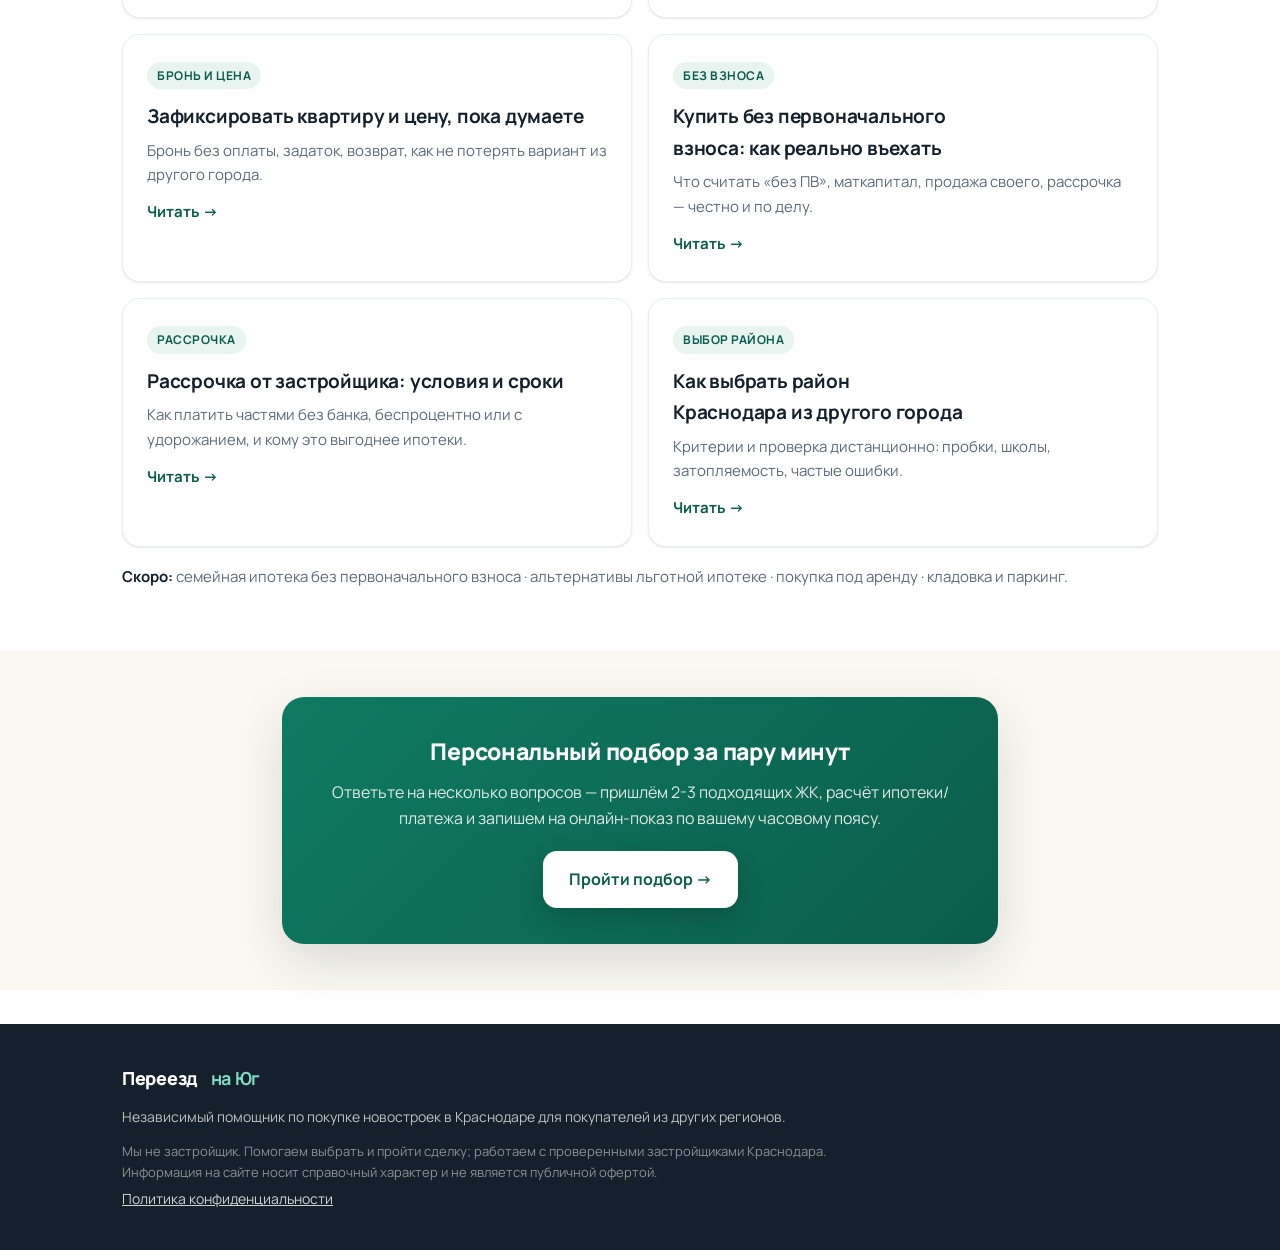
==== commit fc952f34: "Add privacy policy page (152-ФЗ) + footer links ИП Борисов И.А., ИНН 782514065345. Covers data colle" ====
--- a/index.html
+++ b/index.html
@@ -3,9 +3,10 @@
 <head>
 <meta charset="utf-8">
 <meta name="viewport" content="width=device-width, initial-scale=1">
+<script async src="/assets/metrika.js"></script>
 <title>Переезд на Юг — как купить квартиру в Краснодаре из другого города</title>
 <meta name="description" content="Честный разбор покупки новостройки в Краснодаре дистанционно: семейная ипотека, маткапитал, дистанционная сделка, выбор района. Для тех, кто переезжает из другого региона.">
-<link rel="canonical" href="https://ivanintouch-labs.github.io/">
+<link rel="canonical" href="https://pereezdnayug.ru/">
 <link rel="stylesheet" href="/assets/style.css">
 <meta property="og:title" content="Переезд на Юг — покупка квартиры в Краснодаре из другого города">
 <meta property="og:description" content="Честные гайды для иногородних: дистанционная сделка, семейная ипотека, маткапитал, выбор района.">
@@ -19,8 +20,29 @@
   "knowsAbout": ["покупка квартиры в Краснодаре","дистанционная сделка","семейная ипотека","переезд в Краснодар"]
 }
 </script>
-<!-- Яндекс.Вебмастер: подтверди права — раскомментируй строку и вставь свой код:
-<meta name="yandex-verification" content="ВАШ_КОД" /> -->
+<meta name="yandex-verification" content="045947d574882176" />
+<!-- Marquiz script start -->
+<script>
+(function(w, d, s, o){
+  var j = d.createElement(s); j.async = true; j.src = '//script.marquiz.ru/v2.js';j.onload = function() {
+    if (document.readyState !== 'loading') Marquiz.init(o);
+    else document.addEventListener("DOMContentLoaded", function() {
+      Marquiz.init(o);
+    });
+  };
+  d.head.insertBefore(j, d.head.firstElementChild);
+})(window, document, 'script', {
+    host: '//quiz.marquiz.ru',
+    region: 'ru',
+    id: '6a21940663c2390019a34fd5',
+    autoOpen: false,
+    autoOpenFreq: 'once',
+    openOnExit: false,
+    disableOnMobile: false
+  }
+);
+</script>
+<!-- Marquiz script end -->
 </head>
 <body>
 <header class="site">
@@ -37,7 +59,7 @@
     <nav class="top">
       <a class="menu-only" href="#guides">Гайды</a>
       <a class="menu-only" href="#about">О нас</a>
-      <a class="cta" href="#quiz">Получить подбор</a>
+      <a class="cta" href="#popup:marquiz_6a21940663c2390019a34fd5">Получить подбор</a>
     </nav>
   </div>
 </header>
@@ -50,7 +72,7 @@
         <h1>Купить квартиру в Краснодаре, не приезжая</h1>
         <p class="lead">Помогаем разобраться без беготни и переплат: как пройти сделку дистанционно, подходит ли семейная ипотека, хватит ли маткапитала на взнос, какой район выбрать. Честно, на пальцах, по реальным вопросам покупателей.</p>
         <div class="btn-row">
-          <a class="btn" href="#quiz">Получить подбор и расчёт →</a>
+          <a class="btn" href="#popup:marquiz_6a21940663c2390019a34fd5">Получить подбор и расчёт →</a>
           <a class="btn ghost" href="#guides">Сначала почитать гайды</a>
         </div>
       </div>
@@ -190,7 +212,7 @@
         <p>Ответьте на несколько вопросов — пришлём 2-3 подходящих ЖК, расчёт ипотеки/платежа и запишем на онлайн-показ по вашему часовому поясу.</p>
         <!-- MARQUIZ EMBED: код квиза A («Переезд») -->
         <div class="quiz-embed" data-marquiz="A-pereezd">
-          <a class="btn" href="https://t.me/" rel="nofollow">Пройти подбор →</a>
+          <a class="btn" href="#popup:marquiz_6a21940663c2390019a34fd5">Пройти подбор →</a>
         </div>
       </div>
     </div>
@@ -203,7 +225,7 @@
     Независимый помощник по покупке новостроек в Краснодаре для покупателей из других регионов.
     <div class="disc">Мы не застройщик. Помогаем выбрать и пройти сделку; работаем с проверенными застройщиками Краснодара. Информация на сайте носит справочный характер и не является публичной офертой.</div>
   </div>
+  <div class="wrap" style="padding-top:4px"><a href="/privacy.html">Политика конфиденциальности</a></div>
 </footer>
-  <script defer src="/assets/metrika.js"></script>
 </body>
 </html>
